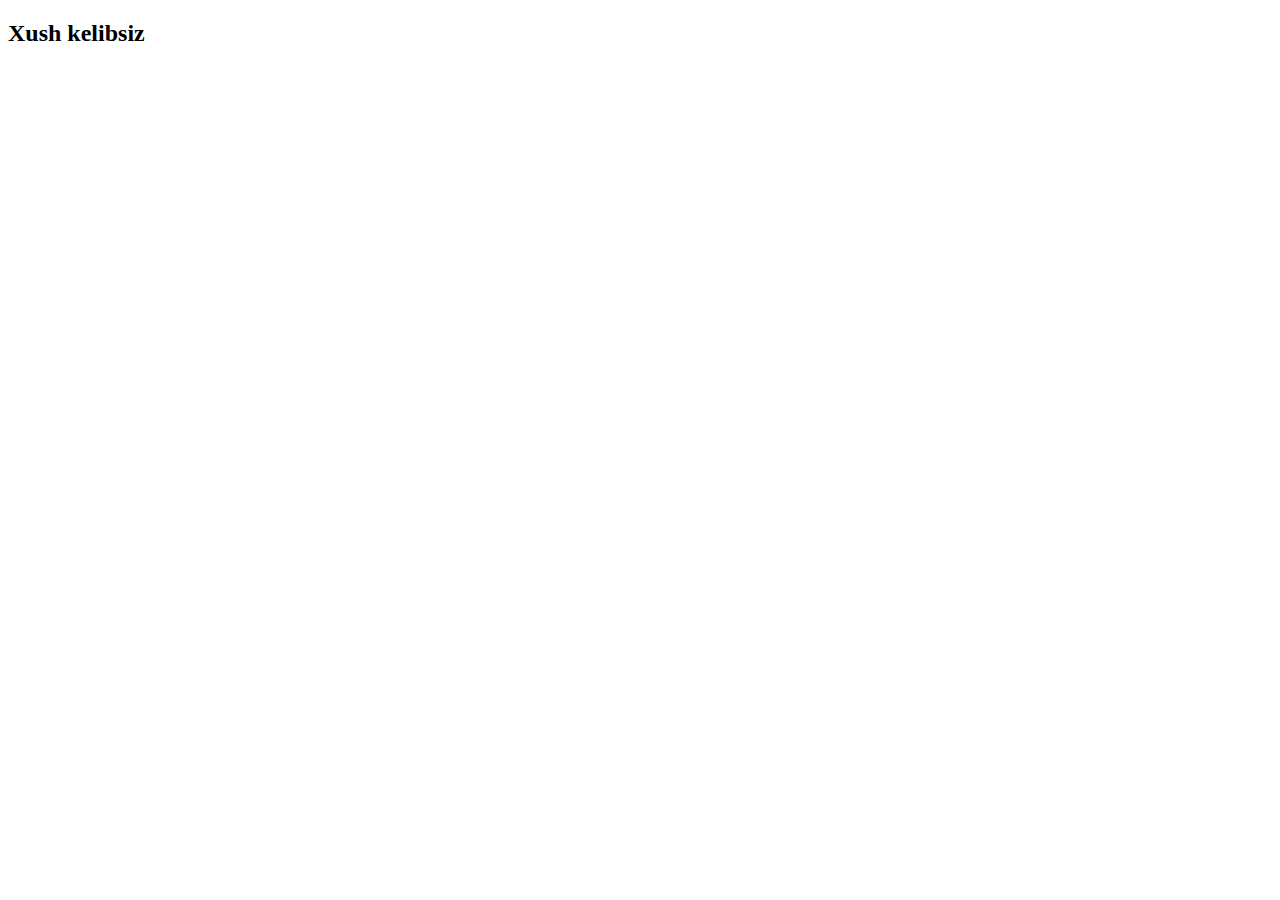
==== index.html @ ff7a65c1 "Asosiy fayl" ====
<!DOCTYPE html>
<html lang="en">
    <head>
        <meta charset="UTF-8" />
        <meta name="viewport" content="width=device-width, initial-scale=1.0" />
        <title>Github domen olish</title>
        <link rel="stylesheet" href="style.css" />
    </head>
    <body>
        <h2 class="title">Xush kelibsiz</h2>
    </body>
</html>
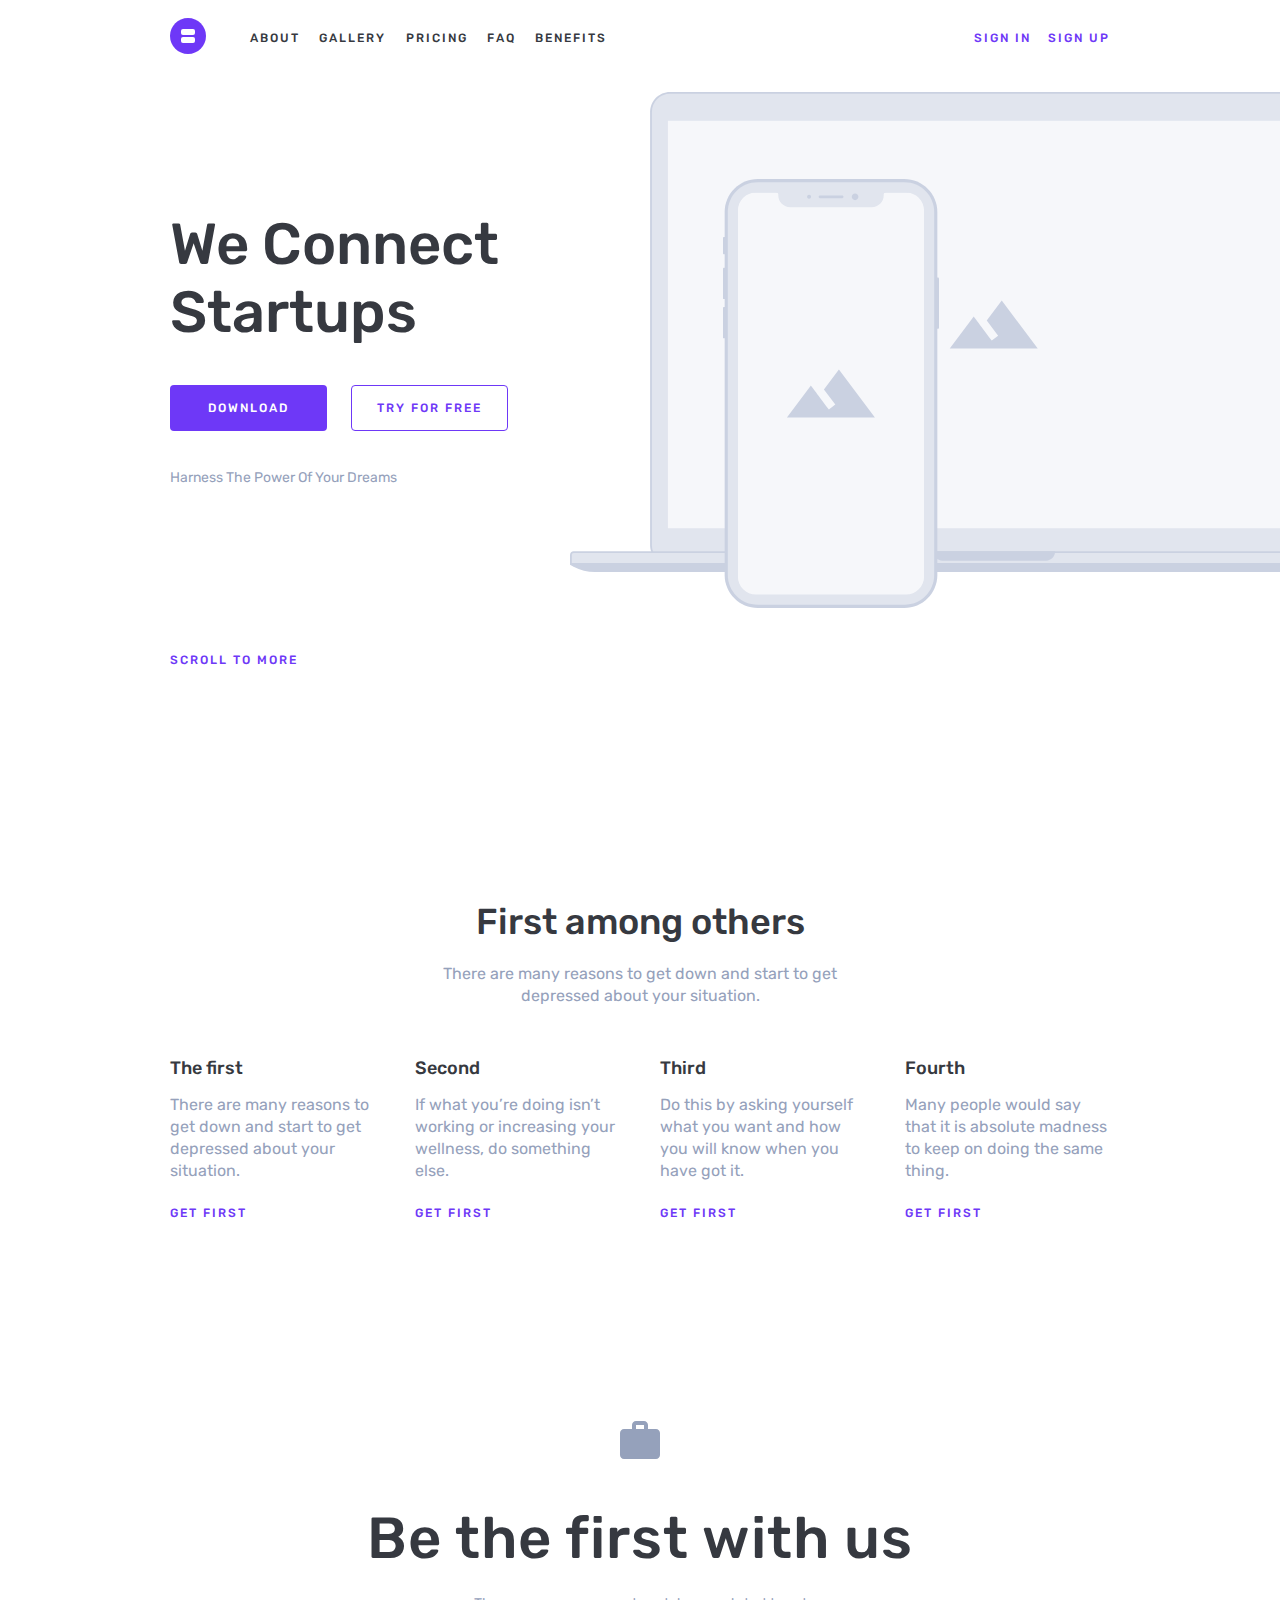
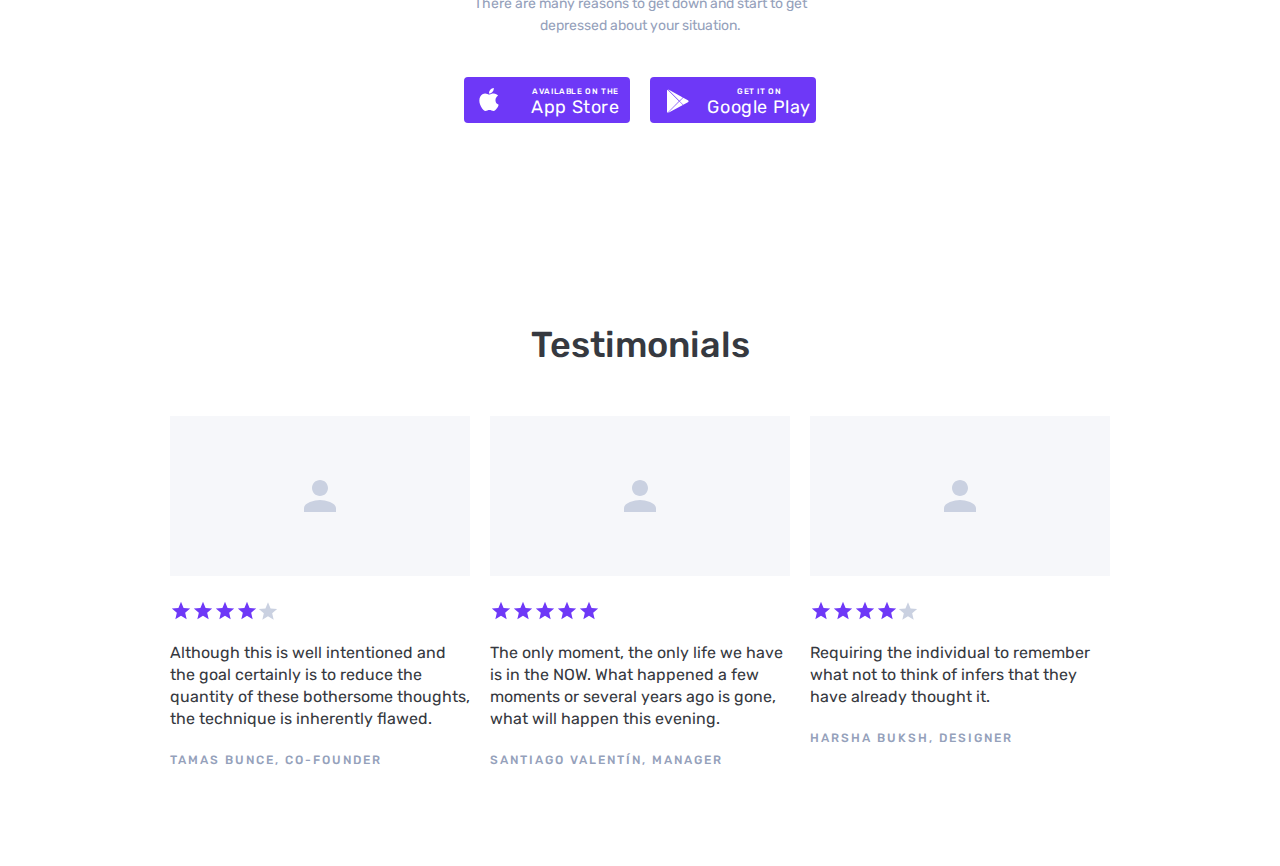
==== commit 727c2612: "Container mavzulari" ====
--- a/index.html
+++ b/index.html
@@ -1,12 +1,162 @@
 <!DOCTYPE html>
 <html lang="en">
-    <head>
-        <meta charset="UTF-8" />
-        <meta name="viewport" content="width=device-width, initial-scale=1.0" />
-        <title>Github domen olish</title>
-        <link rel="stylesheet" href="style.css" />
-    </head>
-    <body>
-        <h2 class="title">Xush kelibsiz</h2>
-    </body>
-</html>
+
+<head>
+    <meta charset="UTF-8">
+    <meta name="viewport" content="width=device-width, initial-scale=1.0">
+    <title>Containers Hero Page</title>
+    <link rel="stylesheet" href="/assets/css/style.css">
+</head>
+
+<body>
+
+    <header class="header" id="header">
+        <nav class="navbar">
+            <div class="container">
+                <div class="navbar-box">
+                    <div class="left-navs">
+                        <a href="#" class="logo">
+                            <img src="/assets/img/logo.svg" alt="HERO LOGO">
+                        </a>
+                        <div class="list">
+                            <a href="#" class="link-hero">about</a>
+                            <a href="#" class="link-hero">gallery</a>
+                            <a href="#" class="link-hero">pricing</a>
+                            <a href="#" class="link-hero">faq</a>
+                            <a href="#" class="link-hero">benefits</a>
+                        </div>
+                    </div>
+                    <div class="right-navs">
+                        <a href="#" class="link-hero">sign in</a>
+                        <a href="#" class="link-hero">sign up</a>
+                    </div>
+                </div>
+            </div>
+        </nav>
+
+        <section class="hero">
+            <div class="container">
+                <div class="hero-box">
+                    <h1 class="title">We Connect Startups</h1>
+                    <div class="buttons">
+                        <button class="btn bg-primary">Download</button>
+                        <button class="btn bg-light">Try for free</button>
+                    </div>
+                    <p class="desc">Harness The Power Of Your Dreams</p>
+                    <button class="btn scroll">Scroll to more</button>
+                </div>
+            </div>
+        </section>
+    </header>
+
+    <section class="features" id="features">
+        <div class="container">
+            <div class="features-box">
+                <h2 class="default-title">First among others</h2>
+                <p class="desc">There are many reasons to get down and start to get depressed about your situation. </p>
+                <div class="row">
+                    <div class="col">
+                        <h3 class="col-title">The first</h3>
+                        <p class="col-desc">There are many reasons to get down and start to get depressed about your situation. </p>
+                        <button class="get-btn">Get first</button>
+                    </div>
+                    <div class="col">
+                        <h3 class="col-title">Second</h3>
+                        <p class="col-desc">If what you’re doing isn’t working or increasing your wellness, do something else.
+                        </p>
+                        <button class="get-btn">Get first</button>
+                    </div>
+                    <div class="col">
+                        <h3 class="col-title">Third</h3>
+                        <p class="col-desc">Do this by asking yourself what you want and how you will know when you have got it. </p>
+                        <button class="get-btn">Get first</button>
+                    </div>
+                    <div class="col">
+                        <h3 class="col-title">Fourth</h3>
+                        <p class="col-desc">Many people would say that it is absolute madness to keep on doing the same thing.
+                        </p>
+                        <button class="get-btn">Get first</button>
+                    </div>
+                </div>
+            </div>
+        </div>
+    </section>
+
+    <section class="call-to-action">
+        <div class="container">
+            <div class="cta-box">
+                <div class="cta-logo">
+                    <img src="/assets/img/call-to-action.svg" alt="Call to action">
+                </div>
+                <h2 class="title">Be the first with us</h2>
+                <p class="desc">There are many reasons to get down and start to get depressed about your situation. </p>
+                <div class="cta-buttons">
+                    <button class="btn app-story">
+                        <span>AVAILABLE ON THE</span>
+                        <span>App Store</span>
+                    </button>
+                    <button class="btn google-play">
+                        <span>GET IT ON</span>
+                        <span>Google Play</span>
+                    </button>
+                </div>
+            </div>
+        </div>
+    </section>
+
+    <section class="testmonials">
+        <div class="container">
+            <div class="tm-box">
+                <h2 class="default-title">Testimonials</h2>
+                <div class="cards">
+                    <div class="card">
+                        <div class="card-img">
+                            <img src="/assets/img/tm-card-img.svg">
+                        </div>
+                        <div class="card-stars">
+                            <img src="/assets/img/tm-card-stars.svg">
+                            <img src="/assets/img/tm-card-stars.svg">
+                            <img src="/assets/img/tm-card-stars.svg">
+                            <img src="/assets/img/tm-card-stars.svg">
+                            <img src="/assets/img/tm-card-stars-0.svg">
+                        </div>
+                        <div class="card-desc">Although this is well intentioned and the goal certainly is to reduce the quantity of these bothersome thoughts, the technique is inherently flawed. </div>
+                        <div class="card-info">Tamas Bunce, CO-Founder</div>
+                    </div>
+                    <div class="card">
+                        <div class="card-img">
+                            <img src="/assets/img/tm-card-img.svg">
+                        </div>
+                        <div class="card-stars">
+                            <img src="/assets/img/tm-card-stars.svg">
+                            <img src="/assets/img/tm-card-stars.svg">
+                            <img src="/assets/img/tm-card-stars.svg">
+                            <img src="/assets/img/tm-card-stars.svg">
+                            <img src="/assets/img/tm-card-stars.svg">
+                        </div>
+                        <div class="card-desc">The only moment, the only life we have is in the NOW. What happened a few moments or several years ago is gone, what will happen this evening.</div>
+                        <div class="card-info">Santiago Valentín, Manager</div>
+                    </div>
+                    <div class="card">
+                        <div class="card-img">
+                            <img src="/assets/img/tm-card-img.svg">
+                        </div>
+                        <div class="card-stars">
+                            <img src="/assets/img/tm-card-stars.svg">
+                            <img src="/assets/img/tm-card-stars.svg">
+                            <img src="/assets/img/tm-card-stars.svg">
+                            <img src="/assets/img/tm-card-stars.svg">
+                            <img src="/assets/img/tm-card-stars-0.svg">
+                        </div>
+                        <div class="card-desc">Requiring the individual to remember what not to think of infers that they have already thought it. </div>
+                        <div class="card-info">Harsha Buksh, Designer</div>
+                    </div>
+                </div>
+            </div>
+        </div>
+    </section>
+
+
+</body>
+
+</html>--- a/assets/css/style.css
+++ b/assets/css/style.css
@@ -0,0 +1,343 @@
+/* default style start */
+
+@import url("https://fonts.googleapis.com/css2?family=Rubik:wght@400;500&display=swap");
+:root {
+    --primary: #6e38f7;
+    --dark: #363940;
+    --secondary: #95a1bb;
+    --fontRubik: "Rubik", sans-serif;
+    --linkFont: 500 12px/20px var(--fontRubik);
+    --titleFont: 500 58px/68px var(--fontRubik);
+    --descFont: 400 14px/22px var(--fontRubik);
+    --defaultTitle: 500 36px/43px var(--fontRubik);
+    --colTitle: 500 18px/22px var(--fontRubik);
+}
+
+* {
+    margin: 0;
+    padding: 0;
+    box-sizing: border-box;
+    font-family: var(--fontRubik);
+}
+
+.container {
+    width: 940px;
+    margin: 0 auto;
+}
+
+a {
+    text-decoration: none;
+}
+
+button {
+    background: transparent;
+    border: none;
+    cursor: pointer;
+}
+
+header {
+    max-width: 1400px;
+    height: 800px;
+    margin: 0 auto;
+}
+
+/* default style end */
+
+/* navbar start */
+
+.navbar-box {
+    width: 100%;
+    height: 76px;
+    display: flex;
+    justify-content: space-between;
+    align-items: center;
+}
+
+.left-navs {
+    display: flex;
+    align-items: center;
+    gap: 44px;
+}
+
+.left-navs .list {
+    width: 357px;
+    display: flex;
+    justify-content: space-between;
+    align-items: center;
+}
+
+.left-navs .list a {
+    color: var(--dark);
+}
+
+.right-navs a {
+    color: var(--primary);
+}
+
+.right-navs {
+    width: 136px;
+    display: flex;
+    justify-content: space-between;
+    align-items: center;
+}
+
+.link-hero {
+    text-transform: uppercase;
+    font: var(--linkFont);
+    letter-spacing: 2px;
+    font-feature-settings: "clig" off, "liga" off;
+}
+
+/* navbar end */
+
+/* section.hero start */
+
+.hero {
+    width: 100%;
+    background: url("../img/hero-bg.svg") no-repeat;
+    background-position: right 16px;
+}
+
+.hero-box {
+    padding-top: 135px;
+}
+
+.hero-box > h1 {
+    width: 344px;
+}
+
+.title {
+    font: var(--titleFont);
+    color: var(--dark);
+}
+
+.buttons {
+    display: flex;
+    gap: 24px;
+    margin: 38px 0 36px;
+}
+
+.buttons .btn {
+    width: 157px;
+    height: 46px;
+    font: var(--linkFont);
+    border-radius: 4px;
+    text-transform: uppercase;
+    letter-spacing: 2px;
+}
+
+.scroll {
+    text-transform: uppercase;
+    letter-spacing: 2px;
+    margin-top: 161px;
+    font: var(--linkFont);
+    color: var(--primary);
+}
+
+.buttons .bg-primary {
+    background: var(--primary);
+    color: #fff;
+}
+
+.buttons .bg-light {
+    border: 1px solid var(--primary);
+    color: var(--primary);
+}
+
+.desc {
+    color: var(--secondary);
+    font: var(--descFont);
+}
+
+/* section.hero end */
+
+/* section.features start */
+
+section.features {
+    max-width: 1400px;
+    height: 522px;
+}
+
+.features-box {
+    padding-top: 100px;
+    text-align: center;
+}
+
+.default-title {
+    font: var(--defaultTitle);
+    letter-spacing: 0px;
+    color: var(--dark);
+}
+
+.features-box .desc {
+    width: 396px;
+    font-size: 16px;
+    margin: 20px auto 50px;
+}
+
+.row {
+    width: 100%;
+    display: flex;
+    justify-content: space-between;
+    align-items: center;
+}
+
+.col {
+    width: 205px;
+    text-align: left;
+}
+
+.col-title {
+    font: var(--colTitle);
+    letter-spacing: 0px;
+    color: var(--dark);
+}
+
+.col-desc {
+    font: var(--descFont);
+    font-size: 16px;
+    letter-spacing: 0px;
+    color: var(--secondary);
+    margin: 15px 0 20px;
+}
+
+.get-btn {
+    font: var(--linkFont);
+    letter-spacing: 2px;
+    text-align: left;
+    text-transform: uppercase;
+    color: var(--primary);
+}
+
+/* section.features end */
+
+/* cta start */
+
+.call-to-action {
+    max-width: 1400px;
+    height: 501px;
+    padding-top: 95px;
+}
+
+.cta-box {
+    display: flex;
+    flex-direction: column;
+    align-items: center;
+}
+
+.cta-box .cta-logo {
+    width: 48px;
+    height: 48px;
+    margin-bottom: 40px;
+}
+
+.cta-box .title {
+    margin-bottom: 20px;
+    letter-spacing: 1px;
+}
+
+.cta-box > p {
+    width: 396px;
+    text-align: center;
+    margin-bottom: 40px;
+}
+
+.cta-box .cta-buttons {
+    display: flex;
+    gap: 20px;
+}
+
+.cta-box .cta-buttons .app-story,
+.cta-box .cta-buttons .google-play {
+    width: 166px;
+    height: 46px;
+    border-radius: 4px;
+    background-color: var(--primary);
+    display: flex;
+    flex-direction: column;
+    padding-top: 9.64px;
+    background-repeat: no-repeat;
+}
+
+.cta-box .cta-buttons .app-story {
+    background-image: url("/assets/img/app-story.svg");
+    background-position: 15.34px 11px;
+    padding-left: 56.84px;
+}
+
+.cta-box .cta-buttons .google-play {
+    background-image: url("/assets/img/google-play-icon.svg");
+    background-position: 17px 11.53px;
+    padding-left: 52.34px;
+}
+
+.cta-box .cta-buttons .app-story span:nth-child(1),
+.cta-box .cta-buttons .google-play span:nth-child(1) {
+    color: #fff;
+    font: 500 8px / normal var(--fontRubik);
+    letter-spacing: 0.6px;
+}
+
+.cta-box .cta-buttons .app-story span:nth-child(2),
+.cta-box .cta-buttons .google-play span:nth-child(2) {
+    color: #fff;
+    font: 400 18px / normal var(--fontRubik);
+    letter-spacing: 0.6px;
+}
+
+/* cta end */
+
+/* testmonials start */
+
+.testmonials {
+    width: 100%;
+    height: 643px;
+    padding-top: 100px;
+}
+
+.testmonials .tm-box {
+    width: 100%;
+    display: flex;
+    flex-direction: column;
+    align-items: center;
+}
+
+.testmonials .tm-box .cards {
+    width: 100%;
+    display: flex;
+    gap: 20px;
+    margin-top: 50px;
+}
+
+.testmonials .tm-box .cards .card {
+    width: 300px;
+    height: 350px;
+    display: flex;
+    flex-direction: column;
+}
+
+.testmonials .tm-box .cards .card .card-img img {
+    width: 100%;
+    height: 160px;
+}
+
+.testmonials .tm-box .cards .card .card-stars {
+    margin: 20px 0;
+    display: flex;
+}
+
+.testmonials .tm-box .cards .card .card-desc {
+    font: var(--descFont);
+    font-size: 16px !important;
+    color: var(--dark);
+}
+
+.testmonials .tm-box .cards .card .card-info {
+    font: var(--linkFont);
+    text-transform: uppercase;
+    color: var(--secondary);
+    letter-spacing: 2px;
+    margin-top: 20px;
+}
+
+/* testmonials end */
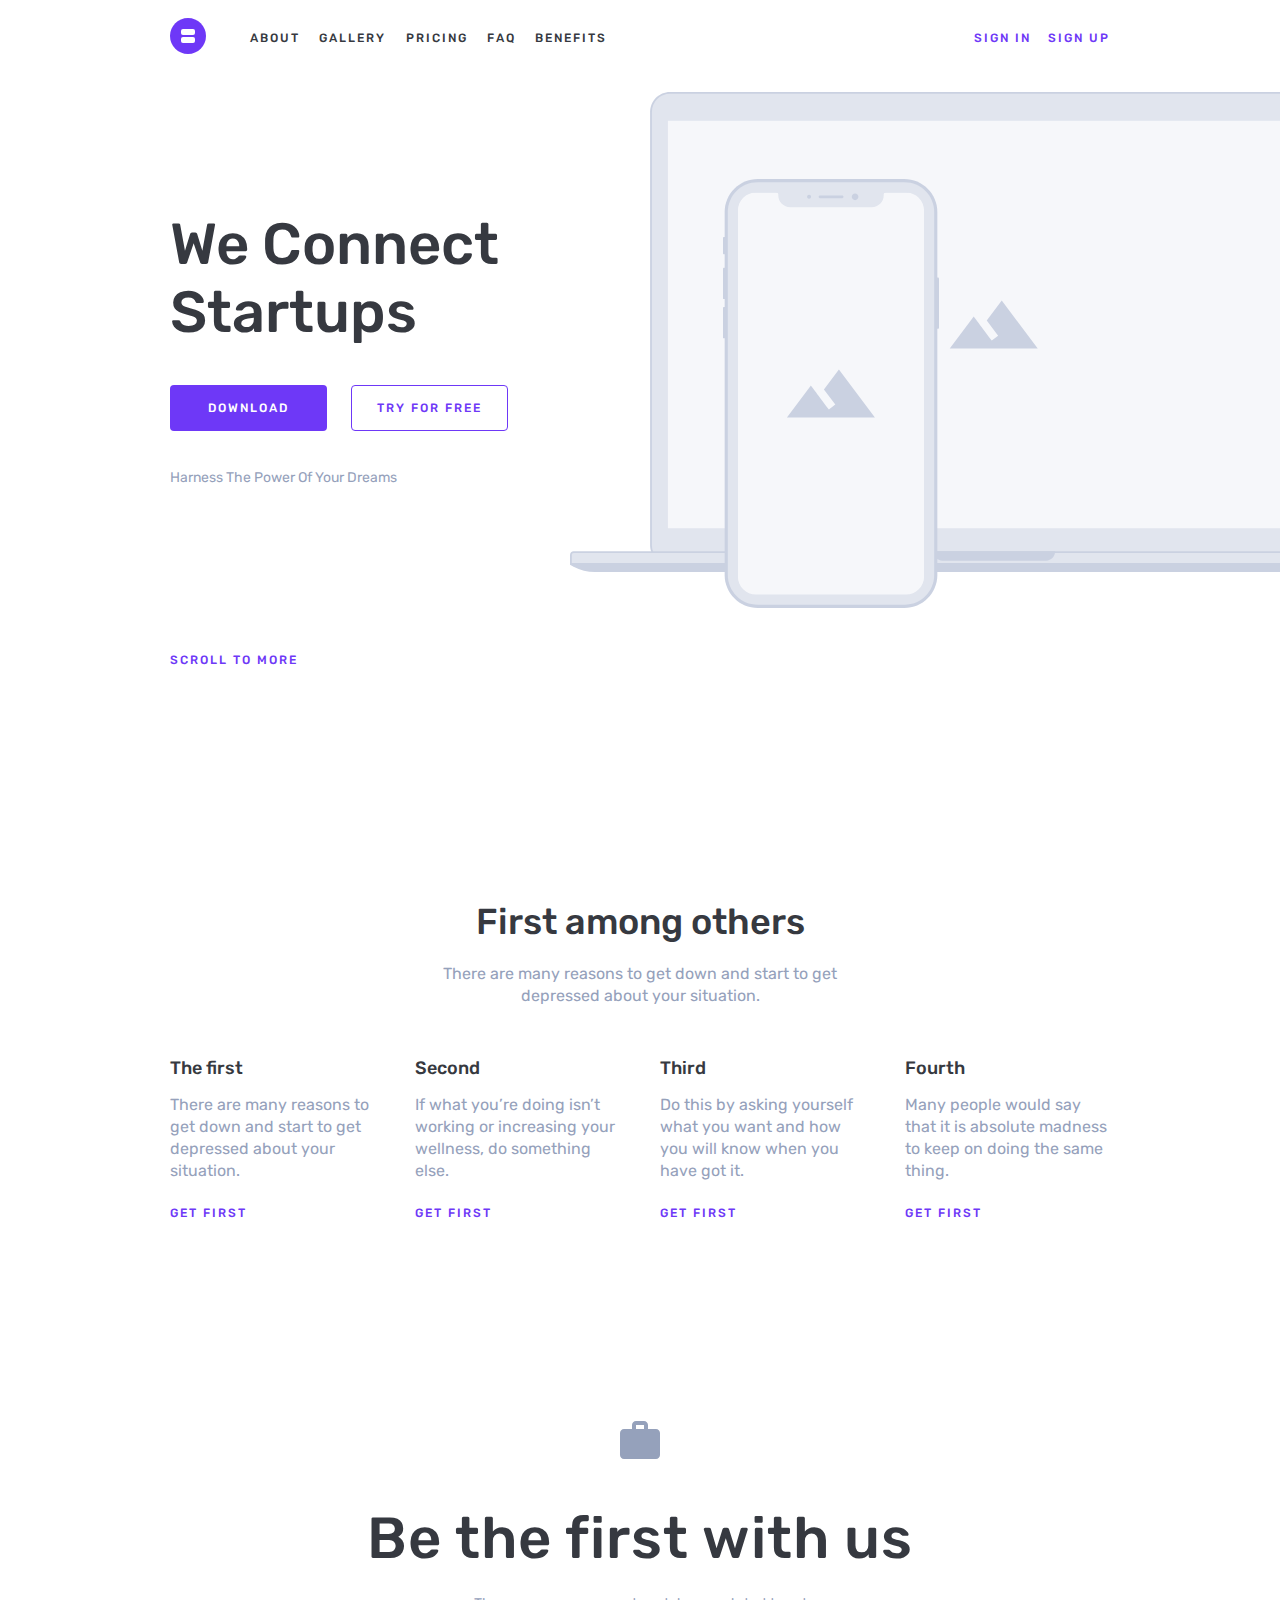
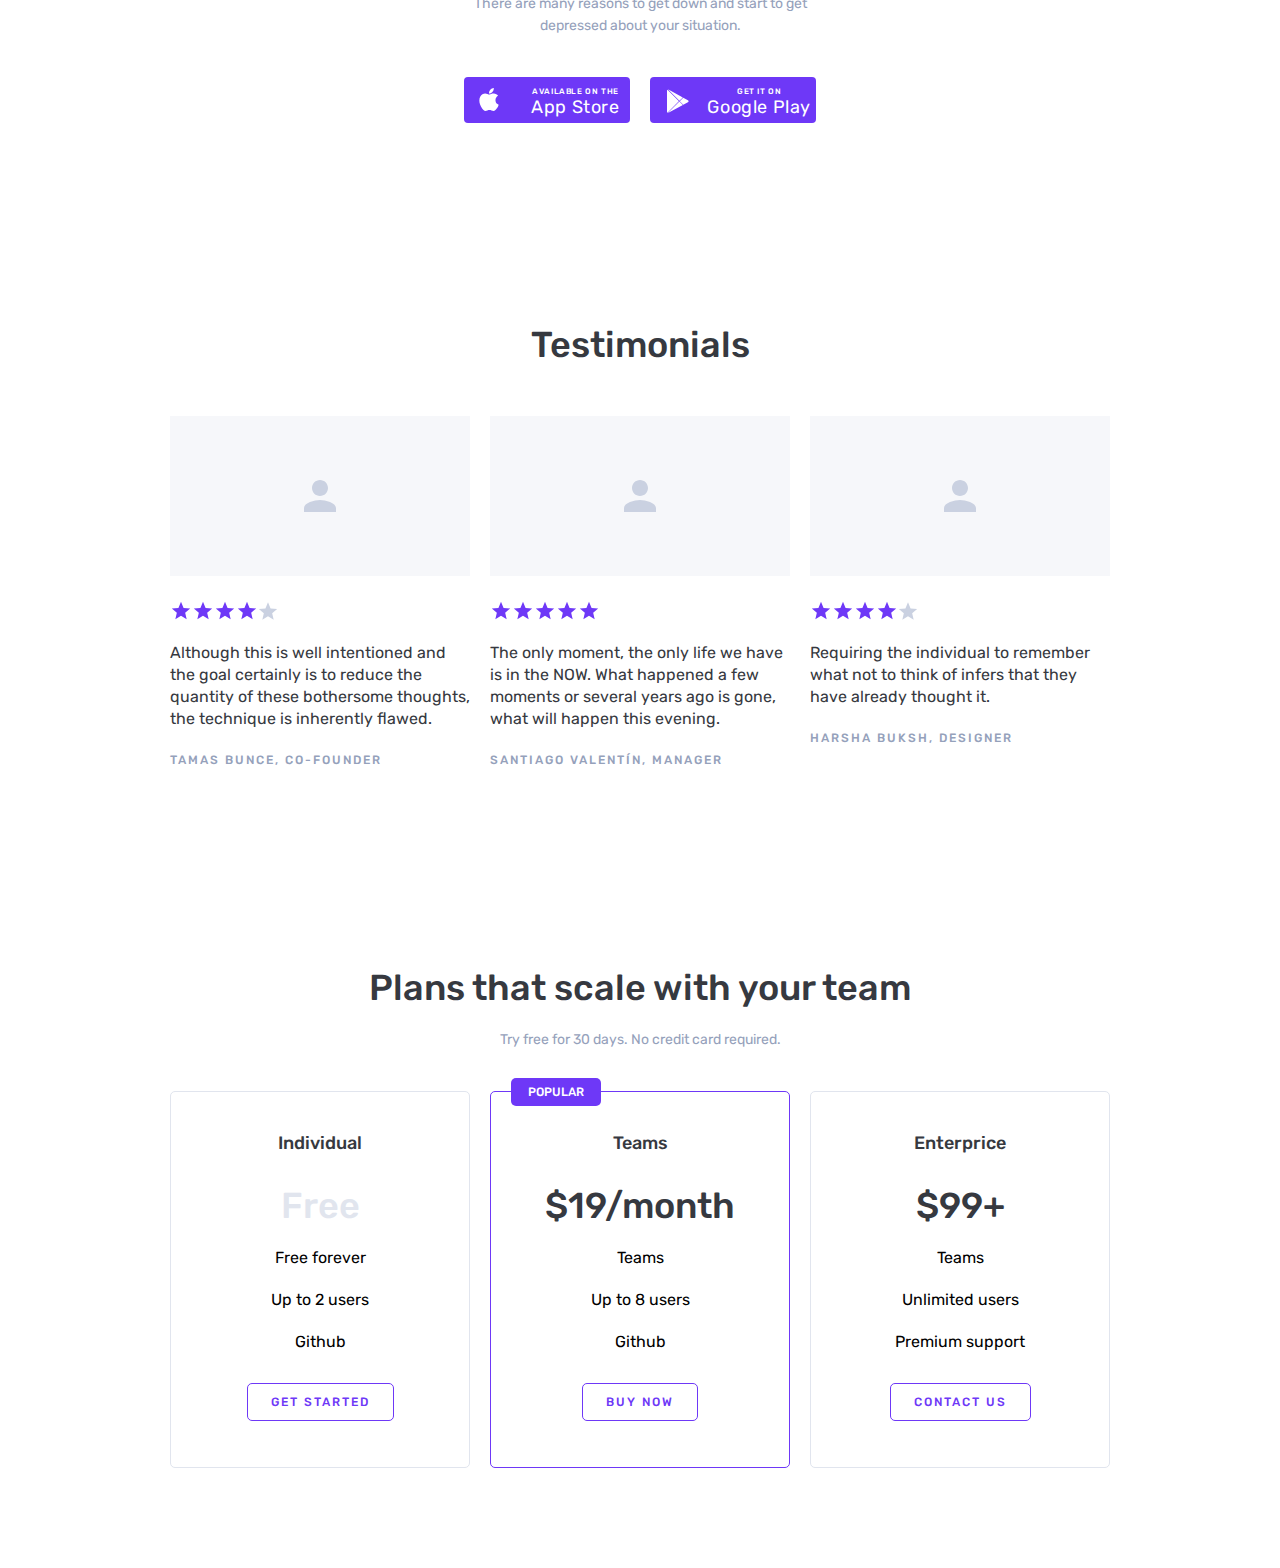
==== commit a2f97c9d: "Fayllar Yangilandi" ====
--- a/index.html
+++ b/index.html
@@ -82,7 +82,7 @@
         </div>
     </section>
 
-    <section class="call-to-action">
+    <section class="call-to-action" id="call-to-action">
         <div class="container">
             <div class="cta-box">
                 <div class="cta-logo">
@@ -104,7 +104,7 @@
         </div>
     </section>
 
-    <section class="testmonials">
+    <section class="testmonials" id="testmonials">
         <div class="container">
             <div class="tm-box">
                 <h2 class="default-title">Testimonials</h2>
@@ -156,6 +156,41 @@
         </div>
     </section>
 
+    <section class="pricing" id="pricing">
+        <div class="container">
+            <div class="pricing-box">
+                <h2 class="default-title">Plans that scale with your team</h2>
+                <p class="desc">Try free for 30 days. No credit card required.</p>
+                <div class="cards">
+                    <div class="card">
+                        <div class="card-title">Individual</div>
+                        <div class="card-price free">Free</div>
+                        <p class="card-f">Free forever</p>
+                        <p class="card-f">Up to 2 users</p>
+                        <p class="card-f">Github</p>
+                        <button class="btn card-btn">Get Started</button>
+                    </div>
+                    <div class="card card-active">
+                        <span class="popular">Popular</span>
+                        <div class="card-title">Teams</div>
+                        <div class="card-price">$19/month</div>
+                        <p class="card-f">Teams</p>
+                        <p class="card-f">Up to 8 users</p>
+                        <p class="card-f">Github</p>
+                        <button class="btn card-btn">Buy now</button>
+                    </div>
+                    <div class="card">
+                        <div class="card-title">Enterprice</div>
+                        <div class="card-price">$99+</div>
+                        <p class="card-f">Teams</p>
+                        <p class="card-f">Unlimited users</p>
+                        <p class="card-f">Premium support</p>
+                        <button class="btn card-btn">Contact us</button>
+                    </div>
+                </div>
+            </div>
+        </div>
+    </section>
 
 </body>
 
--- a/assets/css/style.css
+++ b/assets/css/style.css
@@ -5,6 +5,7 @@
     --primary: #6e38f7;
     --dark: #363940;
     --secondary: #95a1bb;
+    --border-color: #E1E5EE;
     --fontRubik: "Rubik", sans-serif;
     --linkFont: 500 12px/20px var(--fontRubik);
     --titleFont: 500 58px/68px var(--fontRubik);
@@ -41,7 +42,9 @@
     margin: 0 auto;
 }
 
+
 /* default style end */
+
 
 /* navbar start */
 
@@ -88,7 +91,9 @@
     font-feature-settings: "clig" off, "liga" off;
 }
 
+
 /* navbar end */
+
 
 /* section.hero start */
 
@@ -102,7 +107,7 @@
     padding-top: 135px;
 }
 
-.hero-box > h1 {
+.hero-box>h1 {
     width: 344px;
 }
 
@@ -149,13 +154,16 @@
     font: var(--descFont);
 }
 
+
 /* section.hero end */
+
 
 /* section.features start */
 
 section.features {
     max-width: 1400px;
     height: 522px;
+    margin: 0 auto;
 }
 
 .features-box {
@@ -209,7 +217,9 @@
     color: var(--primary);
 }
 
+
 /* section.features end */
+
 
 /* cta start */
 
@@ -217,6 +227,7 @@
     max-width: 1400px;
     height: 501px;
     padding-top: 95px;
+    margin: 0 auto;
 }
 
 .cta-box {
@@ -236,7 +247,7 @@
     letter-spacing: 1px;
 }
 
-.cta-box > p {
+.cta-box>p {
     width: 396px;
     text-align: center;
     margin-bottom: 40px;
@@ -285,7 +296,9 @@
     letter-spacing: 0.6px;
 }
 
+
 /* cta end */
+
 
 /* testmonials start */
 
@@ -340,4 +353,116 @@
     margin-top: 20px;
 }
 
+
 /* testmonials end */
+
+
+/* pricing start */
+
+.pricing {
+    max-width: 1400px;
+    margin: 0 auto;
+    height: 702px;
+}
+
+.pricing-box {
+    padding-top: 100px;
+    text-align: center;
+}
+
+.pricing-box .desc {
+    margin: 20px 0 40px;
+}
+
+.pricing-box .cards {
+    width: 100%;
+    display: flex;
+    justify-content: space-between;
+    align-items: center;
+}
+
+.pricing-box .cards .card-active {
+    border: 1px solid var(--primary);
+}
+
+.pricing-box .card .popular {
+    width: 90px;
+    height: 28px;
+    position: absolute;
+    top: -14px;
+    left: 20px;
+    background-color: var(--primary);
+    color: #fff;
+    display: flex;
+    justify-content: center;
+    align-items: center;
+    text-transform: uppercase;
+    font: var(--linkFont);
+    border-radius: 5px;
+    -webkit-border-radius: 5px;
+    -moz-border-radius: 5px;
+    -ms-border-radius: 5px;
+    -o-border-radius: 5px;
+}
+
+.pricing-box .card {
+    position: relative;
+    width: 300px;
+    height: 377px;
+    border: 1px solid var(--border-color);
+    border-radius: 5px;
+    -webkit-border-radius: 5px;
+    -moz-border-radius: 5px;
+    -ms-border-radius: 5px;
+    -o-border-radius: 5px;
+    padding: 40px 47px;
+}
+
+.pricing-box .card .card-title {
+    font: var(--colTitle);
+    color: var(--dark);
+}
+
+.pricing-box .card .free {
+    color: var(--border-color) !important;
+}
+
+.pricing-box .card .card-price {
+    font: var(--defaultTitle);
+    color: var(--dark);
+    margin: 30px auto 10px;
+}
+
+.pricing-box .card .card-f {
+    font: var(--descFont);
+    font-size: 16px !important;
+    margin: 20px auto;
+}
+
+.pricing-box .card .card-btn {
+    margin-top: 10px;
+    border: 1px solid var(--primary);
+    font: var(--linkFont) !important;
+    text-transform: uppercase;
+    padding: 8px 23px;
+    border-radius: 5px;
+    -webkit-border-radius: 5px;
+    -moz-border-radius: 5px;
+    -ms-border-radius: 5px;
+    -o-border-radius: 5px;
+    letter-spacing: 2px;
+    color: var(--primary);
+    transition: all 0.3s;
+    -webkit-transition: all 0.3s;
+    -moz-transition: all 0.3s;
+    -ms-transition: all 0.3s;
+    -o-transition: all 0.3s;
+}
+
+.pricing-box .card .card-btn:hover {
+    color: #fff;
+    background: var(--primary);
+}
+
+
+/* pricing end */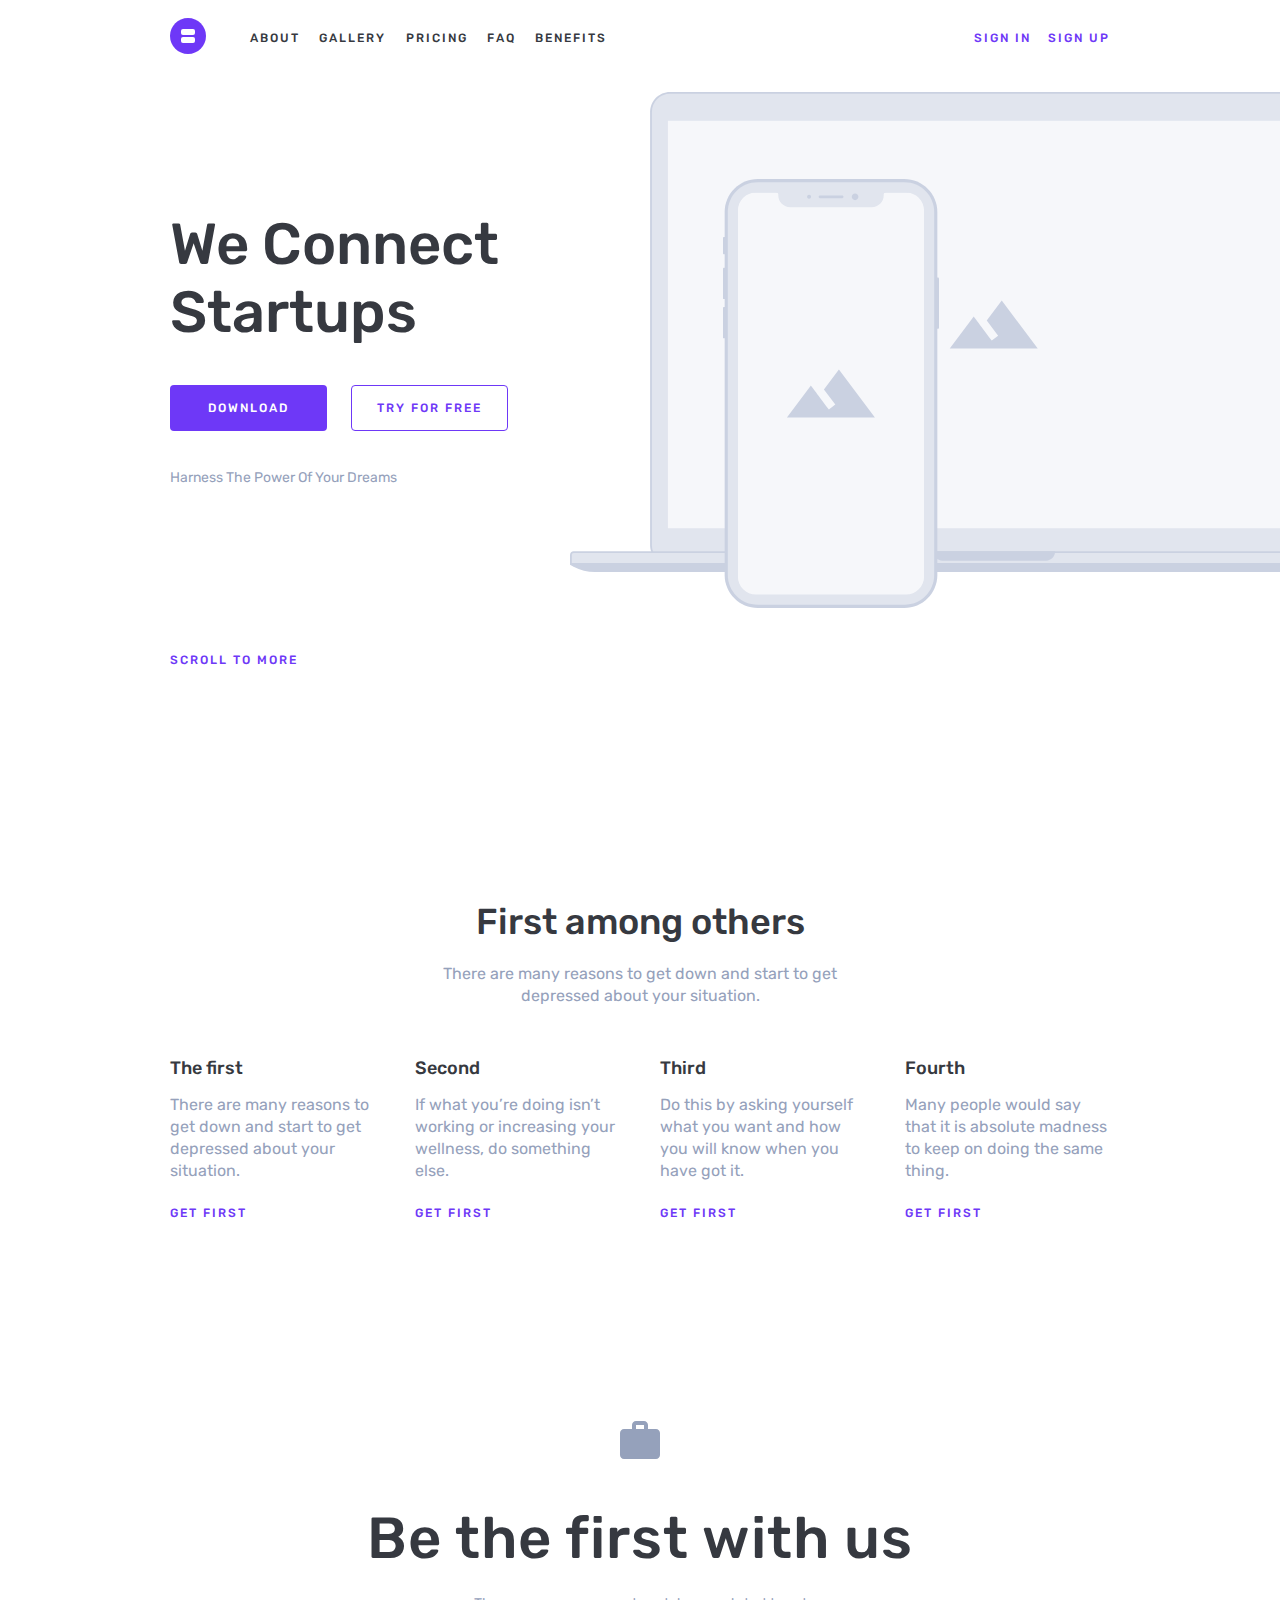
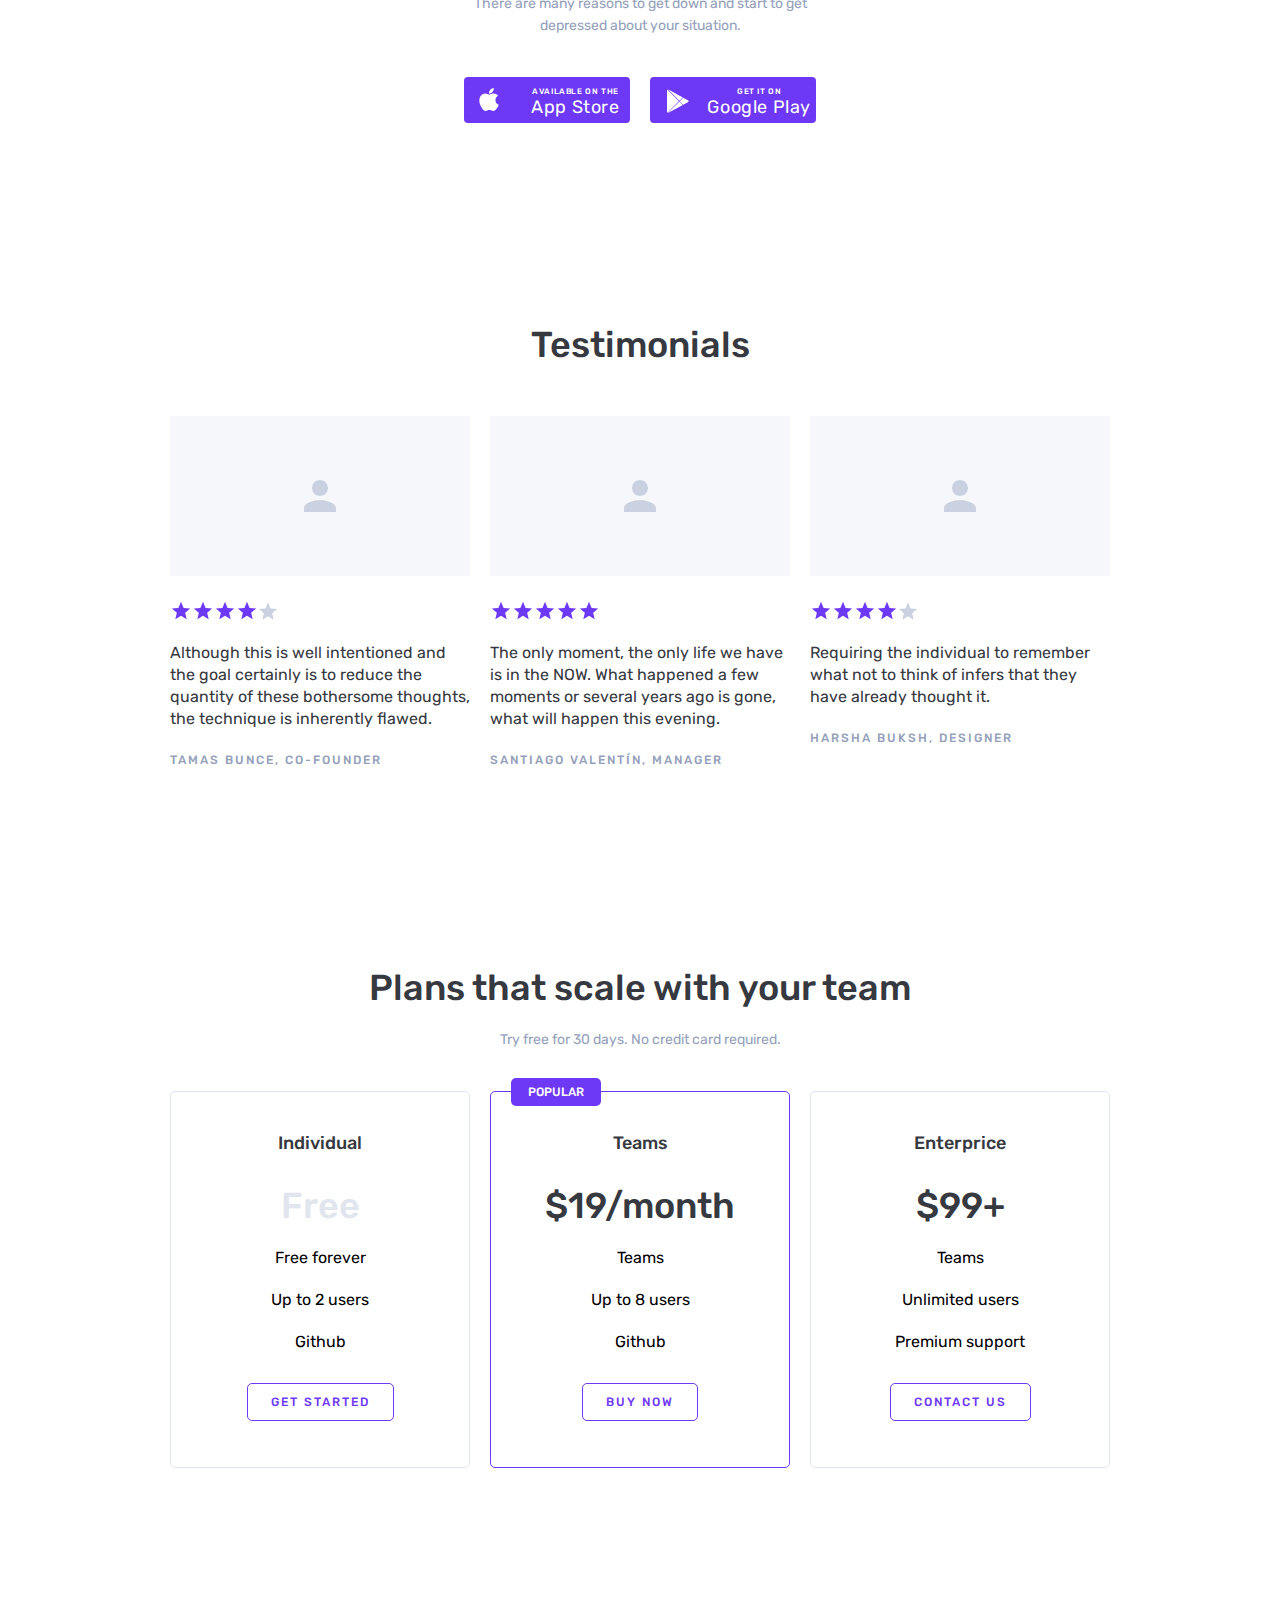
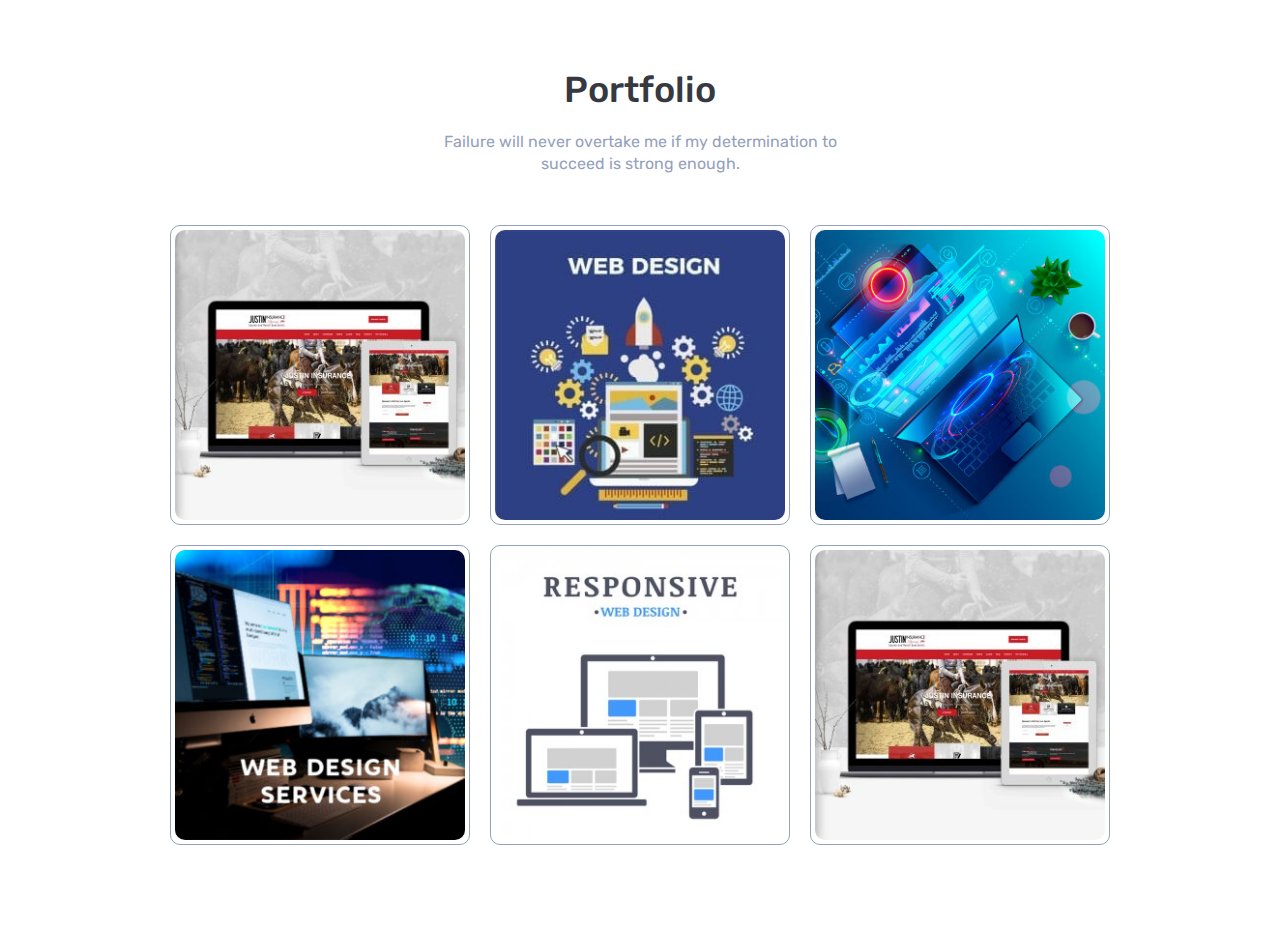
==== commit 00cd63e1: "24.03.2024 - Oxirgi yangilanish" ====
--- a/index.html
+++ b/index.html
@@ -192,6 +192,41 @@
         </div>
     </section>
 
+    <section class="portfolio">
+        <div class="container">
+            <div class="portfolio-box">
+                <h2 class="default-title">Portfolio</h2>
+                <p class="desc">Failure will never overtake me if my determination to succeed is strong enough.</p>
+                <div class="p-row">
+                    <div class="p-col">
+                        <img src="/assets/img/portfolio/portfolio-1.jpg" class="col-img">
+                        <a href="#" class="demo-btn">DEMO</a>
+                    </div>
+                    <div class="p-col">
+                        <img src="/assets/img/portfolio/portfolio-2.jpg" class="col-img">
+                        <a href="#" class="demo-btn">DEMO</a>
+                    </div>
+                    <div class="p-col">
+                        <img src="/assets/img/portfolio/portfolio-6.jpg" class="col-img">
+                        <a href="#" class="demo-btn">DEMO</a>
+                    </div>
+                    <div class="p-col">
+                        <img src="/assets/img/portfolio/portfolio-4.jpg" class="col-img">
+                        <a href="#" class="demo-btn">DEMO</a>
+                    </div>
+                    <div class="p-col">
+                        <img src="/assets/img/portfolio/portfolio-5.jpg" class="col-img">
+                        <a href="#" class="demo-btn">DEMO</a>
+                    </div>
+                    <div class="p-col">
+                        <img src="/assets/img/portfolio/portfolio-1.jpg" class="col-img">
+                        <a href="#" class="demo-btn">DEMO</a>
+                    </div>
+                </div>
+            </div>
+        </div>
+    </section>
+
 </body>
 
 </html>--- a/assets/css/style.css
+++ b/assets/css/style.css
@@ -465,4 +465,100 @@
 }
 
 
-/* pricing end */+/* pricing end */
+
+
+/* portfolio start */
+
+.portfolio {
+    width: 100%;
+    height: 977px;
+    padding-top: 100px;
+}
+
+.portfolio-box {
+    text-align: center;
+}
+
+.portfolio-box .desc {
+    width: 410px;
+    font-size: 16px !important;
+    margin: 20px auto 50px;
+}
+
+.portfolio-box .p-row {
+    width: 100%;
+    display: flex;
+    flex-wrap: wrap;
+    gap: 20px;
+}
+
+.portfolio-box .p-row .p-col {
+    width: 300px;
+    height: 300px;
+    border: 1px solid var(--secondary);
+    border-radius: 10px;
+    -webkit-border-radius: 10px;
+    -moz-border-radius: 10px;
+    -ms-border-radius: 10px;
+    -o-border-radius: 10px;
+    overflow: hidden;
+    display: flex;
+    justify-content: center;
+    align-items: center;
+    position: relative;
+}
+
+.portfolio-box .p-row .p-col .col-img {
+    width: 290px;
+    height: 290px;
+    border-radius: 10px;
+}
+
+.demo-btn {
+    position: absolute;
+    bottom: -40px;
+    width: 100px;
+    height: 40px;
+    background: var(--primary);
+    color: var(--border-color);
+    display: flex;
+    justify-content: center;
+    align-items: center;
+    border-radius: 10px;
+    font: var(--linkFont);
+    font-size: 20px;
+    transition: all 0.3s;
+    -webkit-transition: all 0.3s;
+    -moz-transition: all 0.3s;
+    -ms-transition: all 0.3s;
+    -o-transition: all 0.3s;
+    z-index: 10;
+}
+
+.portfolio-box .p-row .p-col::before {
+    content: "";
+    width: 100%;
+    height: 100%;
+    background: rgba(0, 0, 0, 0);
+    position: absolute;
+    top: 0;
+    left: 0;
+    z-index: 9;
+    transition: all 0.3s;
+    -webkit-transition: all 0.3s;
+    -moz-transition: all 0.3s;
+    -ms-transition: all 0.3s;
+    -o-transition: all 0.3s;
+}
+
+.portfolio-box .p-row .p-col:hover::before {
+    background: rgba(0, 0, 0, 0.5);
+}
+
+.portfolio-box .p-row .p-col:hover .demo-btn {
+    bottom: calc(50% - 20px);
+}
+
+
+/* portfolio end */